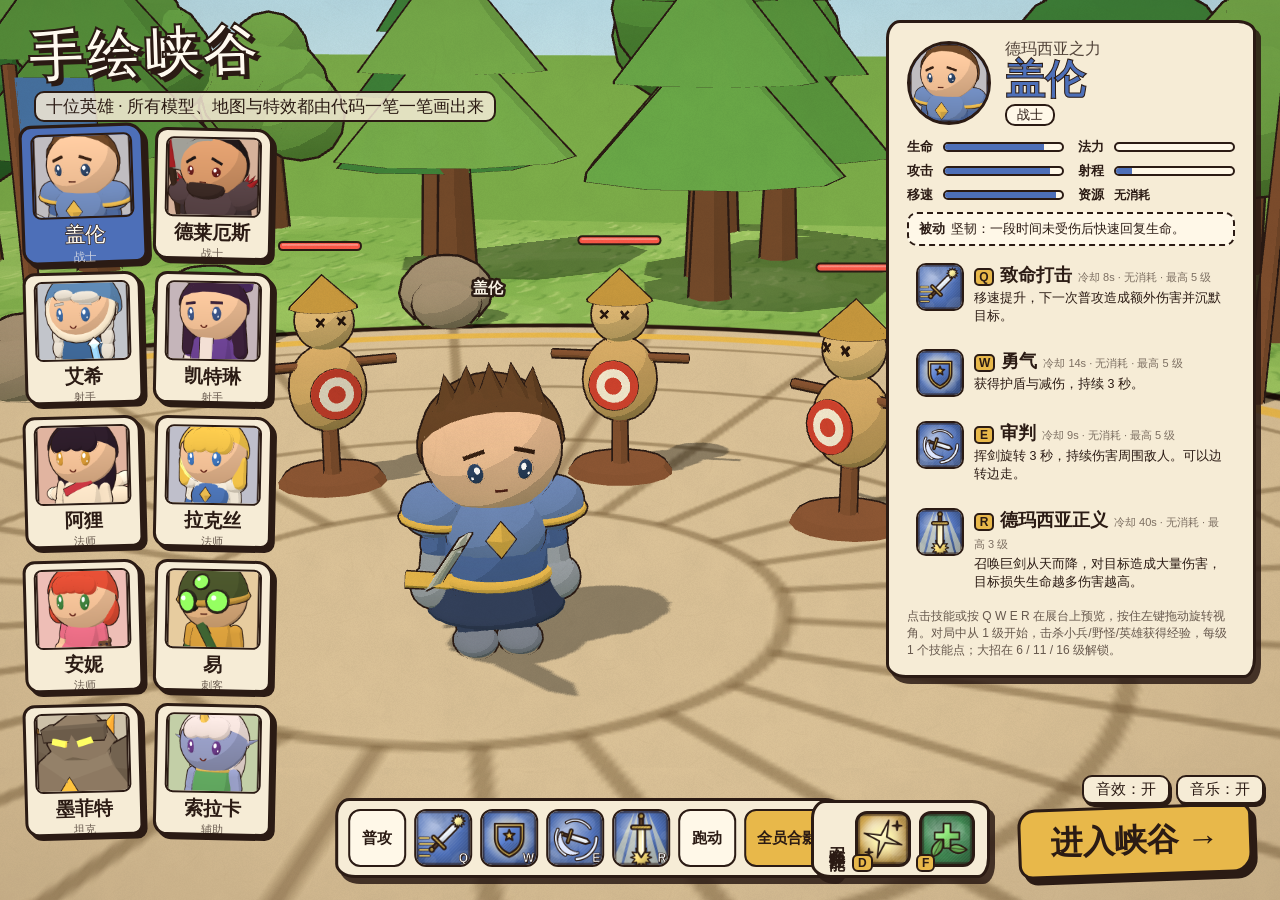
==== toon/index.html @ b4974367 "feat: release v1.4 toon rift, a fully code-generated hand-drawn edition - New toon/ edition is now t" ====
<!DOCTYPE html>
<html lang="zh-CN">
<head>
<meta charset="UTF-8">
<meta name="viewport" content="width=device-width, initial-scale=1">
<title>手绘峡谷 · Toon Rift</title>
<script>
// 每次打开都给脚本和样式带上新版本号，避免浏览器用旧缓存（改完代码刷新即生效）
(() => {
  const v = Date.now();
  const mods = ['main', 'toon-kit', 'rig', 'hero-models', 'heroes', 'props', 'vfx', 'units', 'world', 'map', 'ai', 'hud', 'game', 'stage',
    'audio', 'items', 'shop', 'cursor', 'icons', 'indicator', 'summoners'];
  const imports = { three: '../js/vendor/three.module.js' };
  for (const m of mods) imports['./js/' + m + '.js'] = './js/' + m + '.js?v=' + v;
  const map = document.createElement('script');
  map.type = 'importmap'; map.textContent = JSON.stringify({ imports });
  document.currentScript.after(map);
  document.write('<link rel="stylesheet" href="css/toon.css?v=' + v + '">');
  window.__toonVersion = v;
})();
</script>
</head>
<body>
<canvas id="gl"></canvas>
<canvas id="overlay"></canvas>
<div id="paper"></div>

<!-- 加载 -->
<div id="loading">
  <div class="ink-title">手绘峡谷<small>TOON RIFT</small></div>
  <div id="load-msg">正在削铅笔……</div>
  <div class="bar"><i id="load-bar"></i></div>
</div>

<!-- 选人 -->
<section id="select" class="hidden">
  <header class="brand"><h1>手绘峡谷</h1><p>十位英雄 · 所有模型、地图与特效都由代码一笔一笔画出来</p></header>
  <div id="roster"></div>
  <aside id="info" class="paper-panel"></aside>
  <div id="stage-ctrl" class="paper-panel">
    <button data-k="A"><span>普攻</span></button>
    <button data-k="Q"></button><button data-k="W"></button><button data-k="E"></button><button data-k="R"></button>
    <button data-k="RUN"><span>跑动</span></button>
    <button id="btn-lineup"><span>全员合影</span></button>
  </div>
  <div id="spell-pick" class="paper-panel"></div>
  <button id="start">进入峡谷 <b>→</b></button>
</section>

<!-- 对局 HUD -->
<section id="hud" class="hidden">
  <div id="scoreboard"><span id="score-blue">0</span><em id="clock">00:00</em><span id="score-red">0</span></div>
  <div id="topleft">
    <button id="btn-pause">暂停 (Esc)</button><button id="btn-lock">镜头：锁定 (Y)</button><button id="btn-shop">商店 (P)</button><button id="btn-atk">攻击范围：自动</button><button class="btn-sound">音效：开 (M)</button><button class="btn-music">音乐：开 (N)</button>
    <p>右键移动/攻击 · A+左键攻击移动 · 按住 Q W E R 瞄准、松开施放（右键取消） · Shift+Q/W/E/R 加点 · D 闪现 · F 治疗 · 1-6 用药水 · P 商店 · B 回城 · 空格回中 · Tab 战绩</p>
  </div>
  <div id="topright"><div id="target-panel" class="paper-panel hidden"></div><div id="killfeed"></div></div>
  <div id="hud-bottom" class="paper-panel">
    <div id="hud-stats"></div>
    <div class="who"><div class="face-col"><div id="hud-face" class="face"><img id="hud-portrait"><span id="hud-level">1</span></div><div id="hud-gold">💰 0</div></div><div><b id="hud-name"></b><p id="hud-passive"></p></div></div>
    <div id="hud-skills"></div>
    <div class="bars"><div id="hud-hp"><i></i><span></span></div><div id="hud-mp"><i></i><span></span></div></div>
    <div id="hud-points" class="hidden"></div>
    <div class="bag"><div id="hud-items"></div></div>
    <div id="hud-buffs"></div>
  </div>
  <canvas id="minimap" width="220" height="220"></canvas>
  <div id="hint"></div>
  <div id="channel" class="hidden"><i></i><span></span></div>
  <div id="toast"></div>
  <div id="dead-banner" class="hidden"></div>
  <div id="tabboard" class="hidden"></div>
  <div id="pause" class="hidden"><div class="paper-panel"><h2>暂停</h2><button id="resume">继续游戏</button><button id="quit">回到选人界面</button></div></div>
</section>
<div id="endscreen" class="hidden"></div>
<div id="shop" class="hidden"></div>
<div id="sound-ctl"><button class="btn-sound">音效：开</button><button class="btn-music">音乐：开</button></div>

<script type="module">import './js/main.js';</script>
</body>
</html>
---- toon/css/toon.css ----
:root {
  --ink: #2b1b14;
  --paper: #f6ecd6;
  --paper2: #efe0bf;
  --gold: #e8b84a;
  --blue: #4f86d9;
  --red: #d9574f;
  --brush: "KaiTi", "STKaiti", "楷体", "Kaiti SC", serif;
  --body: "Microsoft YaHei", "PingFang SC", sans-serif;
}
* { box-sizing: border-box; }
html, body { margin: 0; height: 100%; overflow: hidden; background: #bfe6f5; font-family: var(--body); color: var(--ink); user-select: none; }
canvas#gl { position: fixed; inset: 0; width: 100%; height: 100%; display: block; }
canvas#overlay { position: fixed; inset: 0; pointer-events: none; z-index: 2; }
#paper { position: fixed; inset: 0; pointer-events: none; z-index: 3; mix-blend-mode: multiply; opacity: .28; background-size: 384px; }
#paper::after { content: ""; position: absolute; inset: 0; background: radial-gradient(ellipse at center, transparent 55%, rgba(60, 35, 15, .45) 100%); }
.hidden { display: none !important; }
button { font-family: var(--brush); color: var(--ink); }
/* 手绘护手鼠标（由 js/cursor.js 生成） */
*, *::before, *::after { cursor: var(--cur, auto) !important; }

.paper-panel {
  background: var(--paper);
  border: 3px solid var(--ink);
  border-radius: 14px 18px 12px 20px / 18px 12px 20px 14px;
  box-shadow: 5px 6px 0 rgba(43, 27, 20, .85);
}

/* ---------- 加载 ---------- */
#loading { position: fixed; inset: 0; z-index: 30; display: flex; flex-direction: column; align-items: center; justify-content: center; gap: 18px; background: var(--paper); }
.ink-title { font-family: var(--brush); font-size: 72px; font-weight: 900; letter-spacing: 6px; transform: rotate(-3deg); text-shadow: 4px 4px 0 var(--gold); text-align: center; }
.ink-title small { display: block; font-size: 20px; letter-spacing: 12px; text-shadow: none; opacity: .6; }
#load-msg { font-family: var(--brush); font-size: 22px; }
.bar { width: 320px; height: 18px; border: 3px solid var(--ink); border-radius: 12px; overflow: hidden; background: #fff8e8; }
.bar i { display: block; height: 100%; width: 0; background: repeating-linear-gradient(-45deg, var(--gold) 0 10px, #f5d27a 10px 20px); transition: width .3s; }

/* ---------- 选人 ---------- */
#select { position: fixed; inset: 0; z-index: 5; pointer-events: none; }
#select > * { pointer-events: auto; }
.brand { position: absolute; left: 28px; top: 14px; pointer-events: none !important; }
.brand h1 { margin: 0; font-family: var(--brush); font-size: 54px; letter-spacing: 4px; transform: rotate(-2deg); color: #fffaf0; -webkit-text-stroke: 2px var(--ink); text-shadow: 4px 4px 0 var(--ink); }
.brand p { margin: 4px 0 0 6px; font-family: var(--brush); font-size: 17px; background: rgba(246, 236, 214, .85); padding: 2px 10px; border-radius: 10px; display: inline-block; border: 2px solid var(--ink); }
#roster { position: absolute; left: 24px; top: 128px; display: grid; grid-template-columns: repeat(2, 118px); gap: 12px; }
.card { position: relative; width: 118px; height: 132px; padding: 6px; background: var(--paper); border: 3px solid var(--ink); border-radius: 12px 16px 10px 14px; box-shadow: 4px 4px 0 var(--ink); display: flex; flex-direction: column; align-items: center; transition: transform .12s; }
.card:nth-child(odd) { transform: rotate(-1.5deg); }
.card:nth-child(even) { transform: rotate(1.2deg); }
.card:hover { transform: translateY(-3px) rotate(0); }
.card img { width: 96px; height: 80px; object-fit: cover; border-radius: 8px; border: 2px solid var(--ink); }
.card span { font-family: var(--brush); font-size: 19px; font-weight: 900; margin-top: 3px; }
.card small { font-size: 11px; opacity: .7; }
.card.on { background: var(--c); color: #fffaf0; transform: scale(1.06) rotate(-2deg); }
.card.on span { -webkit-text-stroke: .6px var(--ink); }

#info { position: absolute; right: 24px; top: 20px; width: 370px; max-height: calc(100vh - 150px); overflow: auto; padding: 16px 18px; }
.info-head { display: flex; gap: 14px; align-items: center; }
.info-head img { width: 84px; height: 84px; border-radius: 50%; border: 3px solid var(--ink); background: var(--c); }
.info-head small { font-family: var(--brush); font-size: 16px; opacity: .8; }
.info-head h2 { margin: 0; font-family: var(--brush); font-size: 40px; line-height: 1; color: var(--c); -webkit-text-stroke: 1px var(--ink); }
.info-head em { font-style: normal; display: inline-block; margin-top: 4px; padding: 0 10px; border: 2px solid var(--ink); border-radius: 10px; background: #fff8e8; font-size: 13px; }
.stats { margin: 12px 0 6px; display: grid; grid-template-columns: 1fr 1fr; gap: 6px 14px; }
.stat { display: flex; align-items: center; gap: 6px; font-size: 13px; }
.stat span { width: 30px; font-family: var(--brush); font-weight: 900; }
.stat i { flex: 1; height: 10px; border: 2px solid var(--ink); border-radius: 6px; background: #fff8e8; overflow: hidden; }
.stat b { display: block; height: 100%; background: var(--c); }
.passive { font-size: 13px; margin: 8px 0; padding: 6px 10px; background: #fff8e8; border: 2px dashed var(--ink); border-radius: 10px; }
.passive b { font-family: var(--brush); margin-right: 6px; }
.skills { list-style: none; padding: 0; margin: 0; }
.skills li { display: flex; gap: 10px; padding: 7px; margin: 6px 0; border-radius: 10px; cursor: pointer; border: 2px solid transparent; }
.skills li:hover { background: #fff8e8; border-color: var(--ink); }
.skills img { width: 48px; height: 48px; border-radius: 10px; border: 2px solid var(--ink); flex: none; }
.skills h4 { margin: 0 0 2px; font-family: var(--brush); font-size: 18px; }
.skills h4 small { font-family: var(--body); font-size: 11px; opacity: .6; margin-left: 6px; font-weight: 400; }
.skills p { margin: 0; font-size: 12.5px; line-height: 1.45; }
kbd { display: inline-block; min-width: 20px; text-align: center; margin-right: 6px; border: 2px solid var(--ink); border-radius: 5px; background: var(--gold); font-family: var(--body); font-size: 12px; font-weight: 900; padding: 0 3px; }
.tip { font-size: 12px; opacity: .7; margin: 8px 0 0; }

#stage-ctrl { position: absolute; left: 50%; bottom: 22px; transform: translateX(-60%); display: flex; gap: 8px; padding: 8px 10px; }
#stage-ctrl button { position: relative; width: 58px; height: 58px; border: 2px solid var(--ink); border-radius: 12px; background: #fff8e8; padding: 0; overflow: hidden; font-size: 15px; font-weight: 900; }
#stage-ctrl button:hover { transform: translateY(-2px); background: #fff; }
#stage-ctrl button img { width: 100%; height: 100%; display: block; }
#stage-ctrl button img + span { position: absolute; right: 2px; bottom: 0; font-family: var(--body); font-size: 12px; color: #fff; -webkit-text-stroke: .5px var(--ink); text-shadow: 1px 1px 0 var(--ink); }
#btn-lineup { width: 86px !important; background: var(--gold) !important; }
#start { position: absolute; right: 28px; bottom: 24px; font-size: 32px; font-weight: 900; padding: 10px 30px; background: var(--gold); border: 3px solid var(--ink); border-radius: 18px 12px 20px 14px; box-shadow: 5px 6px 0 var(--ink); transform: rotate(-2deg); }
#start:hover { transform: rotate(0) scale(1.05); }
#start b { display: inline-block; transition: transform .2s; }
#start:hover b { transform: translateX(6px); }

/* ---------- HUD ---------- */
#hud { position: fixed; inset: 0; z-index: 4; pointer-events: none; }
#hud button, #hud canvas, #hud-skills, #pause, #hud-bottom { pointer-events: auto; }
#scoreboard { position: absolute; top: 10px; left: 50%; transform: translateX(-50%); display: flex; align-items: center; gap: 10px; padding: 4px 16px; background: var(--paper); border: 3px solid var(--ink); border-radius: 16px; box-shadow: 3px 4px 0 var(--ink); font-family: var(--brush); }
#scoreboard span { font-size: 28px; font-weight: 900; min-width: 36px; text-align: center; }
#score-blue { color: var(--blue); } #score-red { color: var(--red); }
#scoreboard em { font-style: normal; font-size: 18px; padding: 0 10px; border-left: 2px dashed var(--ink); border-right: 2px dashed var(--ink); }
#topleft { position: absolute; left: 12px; top: 10px; display: flex; flex-wrap: wrap; gap: 6px; max-width: 460px; }
#topleft button { font-size: 15px; padding: 3px 12px; border: 2px solid var(--ink); border-radius: 10px; background: var(--paper); box-shadow: 2px 3px 0 var(--ink); }
#topleft p { margin: 0; font-size: 12px; background: rgba(246, 236, 214, .85); border: 2px solid var(--ink); border-radius: 8px; padding: 2px 8px; }
#killfeed { display: flex; flex-direction: column; gap: 5px; align-items: flex-end; }
#killfeed div { display: flex; align-items: center; gap: 6px; padding: 3px 8px; background: var(--paper); border: 2px solid var(--ink); border-radius: 10px; animation: slidein .3s; }
#killfeed img { width: 32px; height: 32px; border-radius: 50%; border: 3px solid; }
#killfeed i { width: 30px; height: 30px; border-radius: 50%; border: 2px solid var(--ink); color: #fff; font-style: normal; font-family: var(--brush); display: grid; place-items: center; }
@keyframes slidein { from { transform: translateX(40px); opacity: 0; } }

#hud-bottom { position: absolute; left: 50%; bottom: 12px; transform: translateX(-50%); display: grid; grid-template-columns: auto auto auto auto; grid-template-rows: auto auto; gap: 6px 14px; padding: 10px 14px 12px; align-items: center; }
.who { grid-row: span 2; display: flex; align-items: center; gap: 8px; max-width: 250px; }
.face { position: relative; flex: none; width: 86px; height: 86px; border-radius: 50%; padding: 5px; --xp: 0; background: conic-gradient(#b58aff calc(var(--xp) * 360deg), #4a3a30 0); border: 3px solid var(--ink); }
.face img { width: 100%; height: 100%; border-radius: 50%; border: 2px solid var(--ink); display: block; }
#hud-level { position: absolute; right: -6px; bottom: -4px; min-width: 28px; height: 28px; padding: 0 4px; border-radius: 14px; background: var(--gold); border: 3px solid var(--ink); display: grid; place-items: center; font: 900 15px "Comic Sans MS", var(--body); }
.who b { font-family: var(--brush); font-size: 16px; }
.who p { margin: 2px 0 0; font-size: 11px; line-height: 1.35; opacity: .75; }
#hud-skills { display: flex; gap: 7px; align-items: flex-end; }
.slot { position: relative; width: 58px; height: 58px; border: 3px solid var(--ink); border-radius: 12px; overflow: visible; background: #333; --cd: 0; }
.slot.small { width: 44px; height: 44px; margin-left: 4px; }
.slot img { width: 100%; height: 100%; border-radius: 9px; display: block; }
.slot .cd { position: absolute; inset: 0; border-radius: 9px; background: conic-gradient(rgba(20, 12, 8, .72) calc(var(--cd) * 360deg), transparent 0); }
.slot .cdt { position: absolute; inset: 0; display: grid; place-items: center; font-family: "Comic Sans MS", var(--body); font-weight: 900; font-size: 20px; color: #fff; text-shadow: 2px 2px 0 var(--ink), -1px -1px 0 var(--ink); pointer-events: none; }
.slot b { position: absolute; left: -6px; bottom: -8px; background: var(--gold); border: 2px solid var(--ink); border-radius: 6px; font-size: 12px; padding: 0 4px; font-family: var(--body); }
.slot.locked img { filter: grayscale(1) brightness(.6); }
.slot .tip { display: none; position: absolute; bottom: 72px; left: 50%; transform: translateX(-50%); width: 240px; padding: 8px 10px; background: var(--paper); border: 3px solid var(--ink); border-radius: 12px; box-shadow: 3px 4px 0 var(--ink); z-index: 10; }
.slot:hover .tip { display: block; }
.slot .tip h4 { margin: 0 0 4px; font-family: var(--brush); font-size: 18px; }
.slot .tip h4 small { font-family: var(--body); font-size: 11px; opacity: .6; }
.slot .tip p { margin: 0; font-size: 12.5px; line-height: 1.45; }
.bars { display: flex; flex-direction: column; gap: 3px; }
#hud-mp { position: relative; height: 15px; border: 3px solid var(--ink); border-radius: 8px; background: #3a3440; overflow: hidden; }
#hud-mp i { position: absolute; left: 0; top: 0; bottom: 0; background: repeating-linear-gradient(90deg, #5aa0ff 0 22px, #4a90ee 22px 24px); transition: width .15s; }
#hud-mp span { position: absolute; inset: 0; display: grid; place-items: center; font-size: 11px; font-weight: 900; color: #fff; text-shadow: 1px 1px 0 var(--ink), -1px -1px 0 var(--ink); }
#hud-points { position: absolute; left: 50%; top: -70px; transform: translateX(-50%) rotate(-1deg); white-space: nowrap; font-family: var(--brush); font-size: 17px; font-weight: 900; padding: 2px 14px; background: var(--gold); border: 3px solid var(--ink); border-radius: 12px; box-shadow: 3px 3px 0 var(--ink); animation: bob 1s ease-in-out infinite alternate; }
@keyframes bob { to { transform: translateX(-50%) translateY(-4px) rotate(1deg); } }
.slot .learn { display: none; position: absolute; left: 50%; top: -30px; transform: translateX(-50%); width: 26px; height: 26px; border-radius: 50%; background: var(--gold); border: 3px solid var(--ink); font: 900 18px/20px var(--body); text-align: center; cursor: pointer; animation: bob 0.6s ease-in-out infinite alternate; z-index: 3; }
.slot .learn.show { display: block; }
.slot .pips { position: absolute; left: 3px; right: 3px; bottom: -9px; display: flex; justify-content: center; gap: 2px; }
.slot .pips u { width: 8px; height: 5px; border: 1.5px solid var(--ink); border-radius: 2px; background: #6a5a50; }
.slot .pips u.on { background: #ffe27a; }
.slot .cost { position: absolute; right: 2px; top: 1px; font: 900 11px var(--body); font-style: normal; color: #bfe0ff; text-shadow: 1px 1px 0 var(--ink), -1px -1px 0 var(--ink); }
.slot.unlearned img { filter: grayscale(1) brightness(.45); }
.slot.nomana img { filter: saturate(.4) brightness(.7) hue-rotate(180deg); }
#hud-hp { position: relative; height: 22px; border: 3px solid var(--ink); border-radius: 10px; background: #4a3a30; overflow: hidden; }
#hud-hp i { position: absolute; left: 0; top: 0; bottom: 0; background: repeating-linear-gradient(90deg, #6fd46a 0 22px, #5fc45a 22px 24px); transition: width .15s; }
#hud-hp span { position: absolute; inset: 0; display: grid; place-items: center; font-size: 13px; font-weight: 900; color: #fff; text-shadow: 1px 1px 0 var(--ink), -1px -1px 0 var(--ink); }
#hud-buffs { position: absolute; left: 100px; top: -20px; display: flex; gap: 4px; }
#hud-buffs i { font-style: normal; font-family: var(--brush); font-size: 13px; width: 24px; height: 24px; display: grid; place-items: center; border: 2px solid var(--ink); border-radius: 50%; background: var(--gold); }
#minimap { position: absolute; right: 12px; bottom: 12px; width: 220px; height: 220px; border-radius: 12px; box-shadow: 4px 5px 0 var(--ink); cursor: crosshair; transform: rotate(0.8deg); }
#hint { position: absolute; left: 50%; bottom: 150px; transform: translateX(-50%); font-family: var(--brush); font-size: 20px; color: #fff; text-shadow: 2px 2px 0 var(--ink); opacity: 0; transition: opacity .2s; }
#hint.show { opacity: 1; }
#toast { position: absolute; left: 50%; top: 22%; transform: translateX(-50%); font-family: var(--brush); font-size: 44px; font-weight: 900; -webkit-text-stroke: 2px var(--ink); text-shadow: 4px 4px 0 var(--ink); opacity: 0; white-space: nowrap; }
#toast.show { animation: toast 2.4s ease-out forwards; }
@keyframes toast { 0% { opacity: 0; transform: translateX(-50%) scale(.4) rotate(-6deg); } 12% { opacity: 1; transform: translateX(-50%) scale(1.12) rotate(-2deg); } 20% { transform: translateX(-50%) scale(1) rotate(-2deg); } 80% { opacity: 1; } 100% { opacity: 0; transform: translateX(-50%) translateY(-20px) rotate(-2deg); } }
#dead-banner { position: absolute; left: 50%; top: 40%; transform: translateX(-50%); font-family: var(--brush); font-size: 30px; padding: 10px 28px; background: rgba(40, 30, 40, .78); color: #fff; border: 3px solid var(--ink); border-radius: 16px; }
#tabboard { position: absolute; left: 50%; top: 80px; transform: translateX(-50%); background: var(--paper); border: 3px solid var(--ink); border-radius: 16px; box-shadow: 5px 6px 0 var(--ink); padding: 12px 18px; }
#tabboard h3 { margin: 0 0 8px; font-family: var(--brush); font-size: 24px; }
#tabboard .cols { display: flex; gap: 20px; }
#tabboard table { border-collapse: collapse; font-size: 14px; }
#tabboard th { font-family: var(--brush); font-size: 18px; text-align: left; padding: 4px; }
#tabboard .blue th { color: var(--blue); } #tabboard .red th { color: var(--red); }
#tabboard td { padding: 3px 8px; border-top: 1px dashed rgba(43, 27, 20, .4); }
#tabboard img { width: 30px; height: 30px; border-radius: 50%; border: 2px solid var(--ink); }
#tabboard tr.me { background: #fff3c0; }
#pause { position: absolute; inset: 0; display: grid; place-items: center; background: rgba(43, 27, 20, .35); }
#pause .paper-panel { padding: 20px 40px; display: flex; flex-direction: column; gap: 12px; align-items: center; }
#pause h2 { margin: 0; font-family: var(--brush); font-size: 40px; }
#pause button, #endscreen button { font-size: 22px; padding: 6px 26px; border: 3px solid var(--ink); border-radius: 12px; background: var(--gold); box-shadow: 3px 4px 0 var(--ink); }
#endscreen { position: fixed; inset: 0; z-index: 20; display: grid; place-items: center; background: rgba(43, 27, 20, .45); }
.end-card { background: var(--paper); border: 4px solid var(--ink); border-radius: 22px; box-shadow: 8px 8px 0 var(--ink); padding: 26px 48px; text-align: center; animation: pop .5s; }
.end-card h1 { margin: 0; font-family: var(--brush); font-size: 96px; -webkit-text-stroke: 3px var(--ink); text-shadow: 6px 6px 0 var(--ink); }
.end-card.win h1 { color: var(--gold); } .end-card.lose h1 { color: #9aa6c0; }
.end-card p { font-family: var(--brush); font-size: 22px; }
.end-stats { margin: 10px 0 18px; font-size: 14px; }
@keyframes pop { from { transform: scale(.3) rotate(-10deg); opacity: 0; } }
.stat em { font-style: normal; font-size: 12px; font-weight: 700; }

/* ---------- 背包与金币 ---------- */
.bag { grid-column: 4; grid-row: 1 / span 2; display: flex; flex-direction: column; align-items: center; gap: 4px; }
#hud-items { display: grid; grid-template-columns: repeat(3, 38px); gap: 4px; }
.inv { position: relative; width: 38px; height: 38px; border: 2.5px solid var(--ink); border-radius: 8px; background: #fff8e8; }
.inv.empty { background: rgba(43, 27, 20, .12); border-style: dashed; }
.inv img { width: 100%; height: 100%; border-radius: 5px; display: block; }
.inv b { position: absolute; right: 1px; bottom: -1px; font: 900 12px var(--body); color: #fff; text-shadow: 1px 1px 0 var(--ink), -1px -1px 0 var(--ink); }
.inv u { position: absolute; left: 2px; top: 0; font: 900 10px var(--body); text-decoration: none; color: #fff; text-shadow: 1px 1px 0 var(--ink); }
.inv .tip { display: none; position: absolute; bottom: 46px; right: 0; width: 230px; padding: 8px 10px; background: var(--paper); border: 3px solid var(--ink); border-radius: 12px; box-shadow: 3px 4px 0 var(--ink); z-index: 10; }
.inv:hover .tip { display: block; }
.inv .tip h4 { margin: 0 0 4px; font-family: var(--brush); font-size: 17px; }
.inv .tip p { margin: 0 0 4px; font-size: 12.5px; line-height: 1.5; }
.inv .tip small { font-size: 11px; opacity: .65; }
#hud-gold { font: 900 17px "Comic Sans MS", var(--body); color: #b8860b; text-shadow: 1px 1px 0 #fff3c0; }
#sound-ctl { position: fixed; right: 16px; bottom: 96px; z-index: 6; display: flex; gap: 6px; }
#sound-ctl button, #topleft .btn-sound, #topleft .btn-music { font-size: 15px; padding: 3px 12px; border: 2px solid var(--ink); border-radius: 10px; background: var(--paper); box-shadow: 2px 3px 0 var(--ink); }
body.in-game #sound-ctl { display: none; }

/* ---------- 商店 ---------- */
#shop { position: fixed; inset: 0; z-index: 15; display: grid; place-items: center; background: rgba(43, 27, 20, .25); }
.shop-card { width: min(900px, 94vw); max-height: 86vh; display: flex; flex-direction: column; padding: 14px 18px; }
.shop-card header { display: flex; align-items: center; gap: 14px; }
.shop-card h2 { margin: 0; font-family: var(--brush); font-size: 34px; transform: rotate(-2deg); }
.shop-gold { font: 900 22px "Comic Sans MS", var(--body); color: #b8860b; }
.shop-where { font-size: 13px; padding: 2px 10px; border-radius: 10px; background: #d8f0c0; border: 2px solid var(--ink); }
.shop-where.warn { background: #ffd8c8; }
.shop-x { margin-left: auto; font-size: 26px; width: 40px; height: 40px; border: 3px solid var(--ink); border-radius: 50%; background: #fff8e8; }
.shop-tabs { display: flex; gap: 6px; margin: 10px 0; }
.shop-tabs button { font-size: 17px; padding: 3px 16px; border: 2.5px solid var(--ink); border-radius: 12px 12px 4px 4px; background: #efe0bf; }
.shop-tabs button.on { background: var(--gold); transform: translateY(-2px); }
.shop-body { display: flex; gap: 14px; min-height: 0; flex: 1; }
.shop-grid { flex: 1; display: grid; grid-template-columns: repeat(auto-fill, minmax(96px, 1fr)); gap: 10px; overflow: auto; align-content: start; padding: 4px; max-height: 52vh; }
.shop-item { display: flex; flex-direction: column; align-items: center; padding: 6px 4px; border: 2.5px solid var(--ink); border-radius: 12px; background: #fff8e8; text-align: center; transition: transform .1s; }
.shop-item:hover { transform: translateY(-2px) rotate(-1deg); }
.shop-item.on { background: #fff0b0; box-shadow: 0 0 0 3px var(--gold); }
.shop-item.poor { opacity: .55; }
.shop-item img { width: 52px; height: 52px; border-radius: 10px; border: 2px solid var(--ink); }
.shop-item span { font-family: var(--brush); font-size: 14px; font-weight: 900; margin-top: 3px; line-height: 1.15; }
.shop-item b { font: 900 13px var(--body); color: #b8860b; }
.shop-detail { width: 250px; padding: 10px 12px; background: #fff8e8; border: 2.5px dashed var(--ink); border-radius: 14px; overflow: auto; max-height: 52vh; }
.shop-detail img { width: 64px; height: 64px; border-radius: 12px; border: 3px solid var(--ink); float: left; margin-right: 10px; }
.shop-detail h3 { margin: 2px 0; font-family: var(--brush); font-size: 22px; }
.shop-detail .price { font: 900 15px var(--body); color: #b8860b; }
.shop-detail ul { clear: both; padding-left: 18px; margin: 12px 0 6px; font-size: 14px; line-height: 1.6; }
.shop-detail p { font-size: 13px; line-height: 1.5; margin: 6px 0; }
.shop-detail em { font-style: normal; font-weight: 900; color: #a0522d; }
.shop-detail .buy { width: 100%; margin-top: 8px; font-size: 22px; padding: 6px; border: 3px solid var(--ink); border-radius: 12px; background: var(--gold); box-shadow: 3px 3px 0 var(--ink); }
.shop-detail .buy:disabled { background: #d8d0c0; box-shadow: none; opacity: .8; }
.shop-card footer { display: flex; align-items: center; gap: 12px; margin-top: 12px; font-size: 13px; }
.shop-inv { display: flex; gap: 6px; }
.shop-detail .from { margin: 8px 0; font-size: 13px; }
.shop-detail .from img { float: none; width: 30px; height: 30px; margin: 4px 2px 0; vertical-align: middle; border-width: 2px; border-radius: 7px; }
.shop-detail .from i { font-style: normal; font-weight: 900; }
.shop-detail .from small { display: block; color: #3a8a3a; font-weight: 700; }
.shop-detail .price s { opacity: .5; }

/* ---------- 属性栏 / 头像下金币 ---------- */
#hud-stats { grid-column: 1; grid-row: 1 / span 2; display: grid; grid-template-columns: repeat(2, 62px); gap: 3px 8px; padding-right: 10px; border-right: 2px dashed rgba(43, 27, 20, .35); }
#hud-stats div { display: flex; align-items: center; gap: 4px; }
#hud-stats img { width: 20px; height: 20px; border-radius: 5px; border: 1.5px solid var(--ink); }
#hud-stats span { font: 900 13px "Comic Sans MS", var(--body); }
.who { grid-column: 2; grid-row: 1 / span 2; }
#hud-skills { grid-column: 3; grid-row: 1; }
.bars { grid-column: 3; grid-row: 2; }
.face-col { display: flex; flex-direction: column; align-items: center; gap: 2px; }
.face-col #hud-gold { font-size: 16px; white-space: nowrap; }
#topleft #btn-atk { font-size: 15px; padding: 3px 12px; border: 2px solid var(--ink); border-radius: 10px; background: var(--paper); box-shadow: 2px 3px 0 var(--ink); }
.who .face-col { flex: none; }
.who > div:last-child { width: 150px; flex: none; }

/* ---------- 右上角目标面板 ---------- */
#topright { position: absolute; right: 12px; top: 10px; display: flex; flex-direction: column; align-items: flex-end; gap: 8px; }
#target-panel { width: 250px; padding: 8px 10px 10px; animation: slidein .2s; }
.tp-head { display: flex; align-items: center; gap: 8px; }
.tp-head img, .tp-head i { width: 46px; height: 46px; border-radius: 50%; border: 3px solid var(--ink); flex: none; }
.tp-head i { display: grid; place-items: center; font-style: normal; font-family: var(--brush); font-size: 22px; color: #fff; text-shadow: 1px 1px 0 var(--ink); }
.tp-name { flex: 1; min-width: 0; }
.tp-name b { display: block; font-family: var(--brush); font-size: 19px; }
.tp-name small { font-size: 11px; opacity: .7; }
.tp-head em { font: 900 15px "Comic Sans MS", var(--body); font-style: normal; min-width: 28px; height: 28px; display: grid; place-items: center; border-radius: 50%; background: var(--gold); border: 3px solid var(--ink); }
.tp-bar { position: relative; height: 15px; margin-top: 5px; border: 2.5px solid var(--ink); border-radius: 7px; background: #4a3a30; overflow: hidden; }
.tp-bar.mp { height: 11px; margin-top: 3px; background: #3a3440; }
.tp-bar i { position: absolute; left: 0; top: 0; bottom: 0; background: #ff5a4a; transition: width .12s; }
.tp-bar.mp i { background: #5aa0ff; }
.tp-bar span { position: absolute; inset: 0; display: grid; place-items: center; font-size: 10.5px; font-weight: 900; color: #fff; text-shadow: 1px 1px 0 var(--ink), -1px -1px 0 var(--ink); line-height: 1; }
.tp-stats { display: grid; grid-template-columns: repeat(3, 1fr); gap: 3px 6px; margin-top: 7px; }
.tp-stats div { display: flex; align-items: center; gap: 4px; }
.tp-stats img { width: 18px; height: 18px; border-radius: 4px; border: 1.5px solid var(--ink); }
.tp-stats span { font: 900 12.5px "Comic Sans MS", var(--body); }
.tp-items { display: flex; gap: 3px; margin-top: 7px; }
.tp-items img, .tp-items u { width: 30px; height: 30px; border-radius: 6px; border: 2px solid var(--ink); }
.tp-items u { background: rgba(43, 27, 20, .12); border-style: dashed; }
.tp-kda { margin-top: 5px; font-size: 12px; font-weight: 700; }

/* ---------- 回城读条 ---------- */
#channel { position: absolute; left: 50%; bottom: 245px; transform: translateX(-50%) rotate(-1deg); width: 280px; height: 26px; border: 3px solid var(--ink); border-radius: 14px; background: rgba(43, 27, 20, .7); overflow: hidden; box-shadow: 3px 4px 0 var(--ink); }
#channel i { position: absolute; left: 0; top: 0; bottom: 0; background: repeating-linear-gradient(-45deg, #8fd0ff 0 12px, #bfe6ff 12px 24px); }
#channel span { position: absolute; inset: 0; display: grid; place-items: center; font-family: var(--brush); font-size: 16px; font-weight: 900; color: #fff; text-shadow: 1px 1px 0 var(--ink), -1px -1px 0 var(--ink); }

/* ---------- 商店老板 ---------- */
.shop-card { position: relative; }
.shop-boss { position: absolute; left: -96px; top: -30px; display: flex; flex-direction: column; align-items: center; pointer-events: none; }
.shop-boss img { width: 118px; height: 118px; border-radius: 50%; border: 4px solid var(--ink); box-shadow: 4px 5px 0 var(--ink); background: #f3e6c8; transform: rotate(-4deg); }
.shop-boss .bubble { position: absolute; left: 96px; top: -58px; width: 250px; margin: 0; padding: 8px 12px; background: #fffaf0; border: 3px solid var(--ink); border-radius: 18px 18px 18px 4px; box-shadow: 3px 3px 0 var(--ink); font-family: var(--brush); font-size: 16px; font-weight: 900; line-height: 1.35; }
.shop-boss .bubble.pop { animation: bubble .35s ease-out; }
@keyframes bubble { 0% { transform: scale(.5) rotate(-6deg); opacity: 0; } 70% { transform: scale(1.06); } 100% { transform: scale(1); } }
.shop-card header { padding-left: 34px; }

/* ---------- 阵亡：画面褪成灰色 ---------- */
#gl, #overlay { transition: filter .9s ease; }
body.dead #gl, body.dead #overlay { filter: grayscale(1) brightness(.72) contrast(1.08); }
body.dead #paper { opacity: .45; }

/* ---------- 召唤师技能选择 ---------- */
#spell-pick { position: absolute; right: 290px; bottom: 22px; display: flex; align-items: center; gap: 8px; padding: 8px 12px; }
#spell-pick > b { font-family: var(--brush); font-size: 16px; writing-mode: vertical-rl; letter-spacing: 2px; }
#spell-pick .sp { position: relative; width: 56px; height: 56px; padding: 0; border: 3px solid var(--ink); border-radius: 12px; overflow: visible; background: #333; }
#spell-pick .sp img { width: 100%; height: 100%; border-radius: 9px; display: block; }
#spell-pick .sp span { position: absolute; left: -6px; bottom: -8px; background: var(--gold); border: 2px solid var(--ink); border-radius: 6px; font: 900 12px var(--body); padding: 0 4px; }
#spell-pick .sp:hover { transform: translateY(-2px); }
.sp-grid { position: absolute; right: 0; bottom: 84px; width: 440px; display: grid; grid-template-columns: repeat(3, 1fr); gap: 8px; padding: 12px; background: var(--paper); border: 3px solid var(--ink); border-radius: 16px; box-shadow: 5px 6px 0 var(--ink); }
.sp-grid p { grid-column: 1 / -1; margin: 0; font-family: var(--brush); font-size: 18px; }
.sp-grid button { display: grid; grid-template-columns: 44px 1fr; grid-template-rows: auto auto; column-gap: 6px; text-align: left; padding: 5px; border: 2px solid var(--ink); border-radius: 10px; background: #fff8e8; }
.sp-grid button.on { background: #fff0b0; }
.sp-grid button:hover { background: #fff; }
.sp-grid img { grid-row: span 2; width: 44px; height: 44px; border-radius: 8px; border: 2px solid var(--ink); }
.sp-grid span { font-family: var(--brush); font-size: 15px; font-weight: 900; }
.sp-grid small { font-size: 11px; opacity: .6; }
.sp-grid em { display: none; }
.sp-grid button:hover em { display: block; position: absolute; left: 12px; right: 12px; top: -44px; font-style: normal; font-size: 12px; background: #fffaf0; border: 2px solid var(--ink); border-radius: 8px; padding: 4px 8px; }
.sp-grid { position: absolute; }
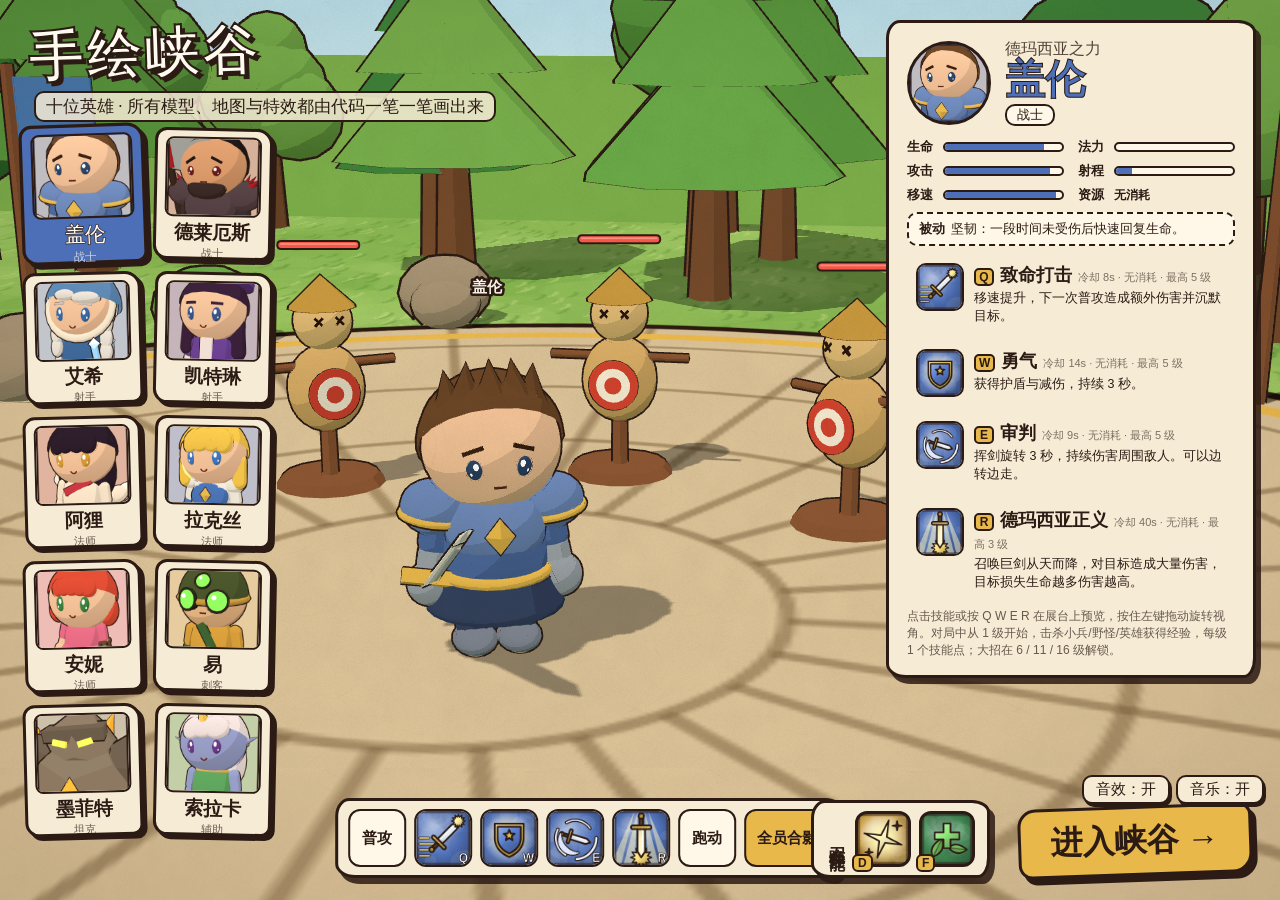
==== commit 734b7bfb: "feat: v1.4.1 smoother attack-move and cancellable attack windup - A attacks the enemy nearest the cu" ====
--- a/toon/index.html
+++ b/toon/index.html
@@ -52,7 +52,7 @@
   <div id="scoreboard"><span id="score-blue">0</span><em id="clock">00:00</em><span id="score-red">0</span></div>
   <div id="topleft">
     <button id="btn-pause">暂停 (Esc)</button><button id="btn-lock">镜头：锁定 (Y)</button><button id="btn-shop">商店 (P)</button><button id="btn-atk">攻击范围：自动</button><button class="btn-sound">音效：开 (M)</button><button class="btn-music">音乐：开 (N)</button>
-    <p>右键移动/攻击 · A+左键攻击移动 · 按住 Q W E R 瞄准、松开施放（右键取消） · Shift+Q/W/E/R 加点 · D 闪现 · F 治疗 · 1-6 用药水 · P 商店 · B 回城 · 空格回中 · Tab 战绩</p>
+    <p>右键移动/攻击 · A 攻击鼠标附近的敌人（附近没有就攻击移动）· 按住 Q W E R 瞄准、松开施放（右键取消） · Shift+Q/W/E/R 加点 · D 闪现 · F 治疗 · 1-6 用药水 · P 商店 · B 回城 · 空格回中 · Tab 战绩</p>
   </div>
   <div id="topright"><div id="target-panel" class="paper-panel hidden"></div><div id="killfeed"></div></div>
   <div id="hud-bottom" class="paper-panel">
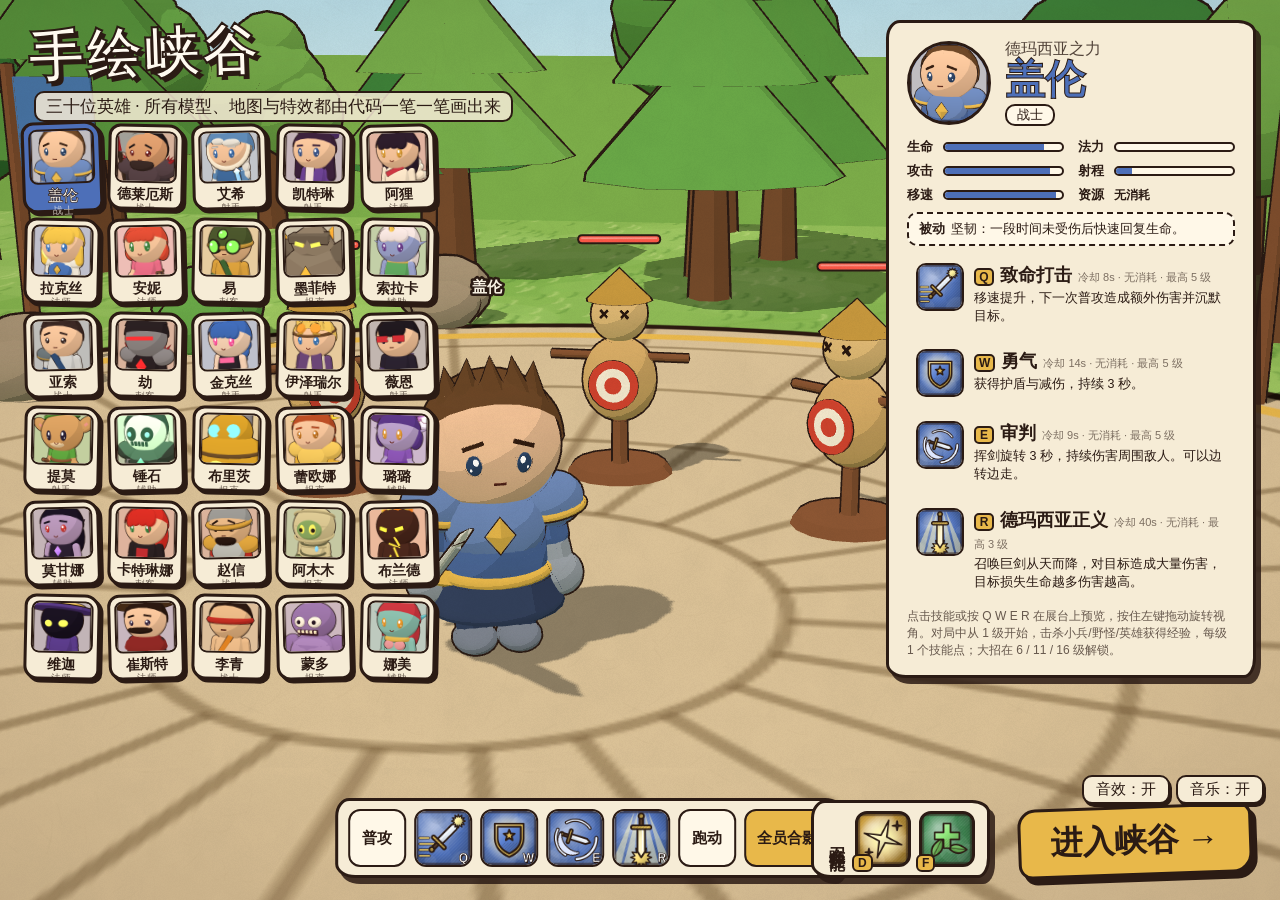
==== commit 31183fe9: "feat: thirty heroes and shop build paths, reserve, double-click buy - Add 20 new code-modeled heroes" ====
--- a/toon/index.html
+++ b/toon/index.html
@@ -34,7 +34,7 @@
 
 <!-- 选人 -->
 <section id="select" class="hidden">
-  <header class="brand"><h1>手绘峡谷</h1><p>十位英雄 · 所有模型、地图与特效都由代码一笔一笔画出来</p></header>
+  <header class="brand"><h1>手绘峡谷</h1><p>三十位英雄 · 所有模型、地图与特效都由代码一笔一笔画出来</p></header>
   <div id="roster"></div>
   <aside id="info" class="paper-panel"></aside>
   <div id="stage-ctrl" class="paper-panel">
@@ -61,7 +61,7 @@
     <div id="hud-skills"></div>
     <div class="bars"><div id="hud-hp"><i></i><span></span></div><div id="hud-mp"><i></i><span></span></div></div>
     <div id="hud-points" class="hidden"></div>
-    <div class="bag"><div id="hud-items"></div></div>
+    <div class="bag"><div id="hud-items"></div><div id="hud-reserve" class="hidden"></div></div>
     <div id="hud-buffs"></div>
   </div>
   <canvas id="minimap" width="220" height="220"></canvas>
--- a/toon/css/toon.css
+++ b/toon/css/toon.css
@@ -40,14 +40,15 @@
 .brand { position: absolute; left: 28px; top: 14px; pointer-events: none !important; }
 .brand h1 { margin: 0; font-family: var(--brush); font-size: 54px; letter-spacing: 4px; transform: rotate(-2deg); color: #fffaf0; -webkit-text-stroke: 2px var(--ink); text-shadow: 4px 4px 0 var(--ink); }
 .brand p { margin: 4px 0 0 6px; font-family: var(--brush); font-size: 17px; background: rgba(246, 236, 214, .85); padding: 2px 10px; border-radius: 10px; display: inline-block; border: 2px solid var(--ink); }
-#roster { position: absolute; left: 24px; top: 128px; display: grid; grid-template-columns: repeat(2, 118px); gap: 12px; }
-.card { position: relative; width: 118px; height: 132px; padding: 6px; background: var(--paper); border: 3px solid var(--ink); border-radius: 12px 16px 10px 14px; box-shadow: 4px 4px 0 var(--ink); display: flex; flex-direction: column; align-items: center; transition: transform .12s; }
+#roster { position: absolute; left: 18px; top: 118px; bottom: 104px; display: grid; grid-template-columns: repeat(5, 76px); grid-auto-rows: 86px; gap: 8px; align-content: start; overflow-y: auto; overflow-x: hidden; padding: 6px 10px 10px 6px; }
+.card { position: relative; width: 76px; height: 86px; padding: 4px; background: var(--paper); border: 3px solid var(--ink); border-radius: 12px 16px 10px 14px; box-shadow: 3px 3px 0 var(--ink); display: flex; flex-direction: column; align-items: center; transition: transform .12s; }
 .card:nth-child(odd) { transform: rotate(-1.5deg); }
 .card:nth-child(even) { transform: rotate(1.2deg); }
 .card:hover { transform: translateY(-3px) rotate(0); }
-.card img { width: 96px; height: 80px; object-fit: cover; border-radius: 8px; border: 2px solid var(--ink); }
-.card span { font-family: var(--brush); font-size: 19px; font-weight: 900; margin-top: 3px; }
-.card small { font-size: 11px; opacity: .7; }
+.card img { width: 62px; height: 52px; object-fit: cover; border-radius: 8px; border: 2px solid var(--ink); }
+.card span { font-family: var(--brush); font-size: 14px; white-space: nowrap; font-weight: 900; margin-top: 3px; }
+.card small { font-size: 9.5px; opacity: .7; line-height: 1; }
+@media (max-width: 1200px) { #roster { grid-template-columns: repeat(3, 76px); } }
 .card.on { background: var(--c); color: #fffaf0; transform: scale(1.06) rotate(-2deg); }
 .card.on span { -webkit-text-stroke: .6px var(--ink); }
 
@@ -224,6 +225,45 @@
 .shop-detail .from i { font-style: normal; font-weight: 900; }
 .shop-detail .from small { display: block; color: #3a8a3a; font-weight: 700; }
 .shop-detail .price s { opacity: .5; }
+/* 合成路线、预定 */
+.shop-item.part { opacity: .85; }
+.shop-item.part b::after { content: ' 可买组件'; font-size: 10px; color: #3a8a3a; }
+.shop-item { position: relative; cursor: pointer; user-select: none; }
+.shop-item.reserved::before { content: '📌'; position: absolute; right: 2px; top: 0; font-size: 16px; }
+.shop-detail h4 { margin: 8px 0 4px; font-family: var(--brush); font-size: 15px; clear: both; }
+.recipe small { display: block; color: #3a8a3a; font-weight: 700; font-size: 12px; margin-top: 4px; }
+.tree, .tree ul { list-style: none; margin: 0; padding: 0; display: flex; justify-content: center; }
+.tree ul { padding-top: 12px; position: relative; }
+.tree li { position: relative; padding: 12px 3px 0; display: flex; flex-direction: column; align-items: center; }
+.tree > li { padding-top: 0; }
+.tree ul::before { content: ''; position: absolute; top: 0; left: 50%; height: 12px; border-left: 2px solid var(--ink); }
+.tree ul > li::before { content: ''; position: absolute; top: 0; left: 0; right: 0; border-top: 2px solid var(--ink); }
+.tree ul > li:first-child::before { left: 50%; } .tree ul > li:last-child::before { right: 50%; }
+.tree ul > li:only-child::before { display: none; }
+.tree ul > li::after { content: ''; position: absolute; top: 0; left: 50%; height: 12px; border-left: 2px solid var(--ink); }
+.shop-detail .node { position: relative; display: inline-flex; flex-direction: column; align-items: center; cursor: pointer; user-select: none; }
+.shop-detail .node img { float: none; margin: 0; width: 38px; height: 38px; border-width: 2.5px; border-radius: 9px; }
+.shop-detail .tree > li > .node img { width: 46px; height: 46px; }
+.shop-detail .node b { font: 900 11px var(--body); color: #b8860b; }
+.shop-detail .node.cur img { box-shadow: 0 0 0 3px var(--gold); }
+.shop-detail .node.have img { filter: saturate(.4) brightness(1.1); box-shadow: 0 0 0 3px #5ab05a; }
+.shop-detail .node i { position: absolute; right: -4px; top: -4px; width: 16px; height: 16px; border-radius: 50%; background: #5ab05a; color: #fff; font: 900 11px/16px var(--body); text-align: center; border: 1.5px solid var(--ink); font-style: normal; }
+.shop-detail .node:hover img { transform: translateY(-2px); }
+.into { display: flex; flex-wrap: wrap; gap: 4px; align-items: center; }
+.into h4 { width: 100%; }
+.shop-detail .into .node img { width: 34px; height: 34px; }
+.shop-detail .btns { display: flex; gap: 6px; clear: both; }
+.shop-detail .btns .buy { flex: 1; }
+.shop-detail .buy.part { font-size: 15px; background: #bfe6a0; }
+.shop-detail .reserve { margin-top: 8px; padding: 4px 8px; border: 3px solid var(--ink); border-radius: 12px; background: #fff8e8; font-size: 14px; white-space: nowrap; }
+.shop-detail .reserve.on { background: #ffd8c8; }
+.shop-res { display: inline-flex; align-items: center; gap: 4px; font-size: 13px; padding: 2px 8px; border: 2px dashed var(--ink); border-radius: 10px; background: #fff3c0; cursor: pointer; }
+.shop-res img { width: 22px; height: 22px; border-radius: 5px; border: 1.5px solid var(--ink); }
+#hud-reserve { display: flex; align-items: center; gap: 4px; width: 122px; padding: 1px 3px; border: 2px dashed var(--ink); border-radius: 8px; background: #fff3c0; cursor: pointer; font: 700 10px var(--body); }
+#hud-reserve img { width: 20px; height: 20px; border-radius: 4px; border: 1.5px solid var(--ink); }
+#hud-reserve div { flex: 1; height: 6px; border: 1.5px solid var(--ink); border-radius: 4px; background: #fff; overflow: hidden; }
+#hud-reserve div i { display: block; height: 100%; background: var(--gold); }
+#hud-reserve span { white-space: nowrap; }
 
 /* ---------- 属性栏 / 头像下金币 ---------- */
 #hud-stats { grid-column: 1; grid-row: 1 / span 2; display: grid; grid-template-columns: repeat(2, 62px); gap: 3px 8px; padding-right: 10px; border-right: 2px dashed rgba(43, 27, 20, .35); }
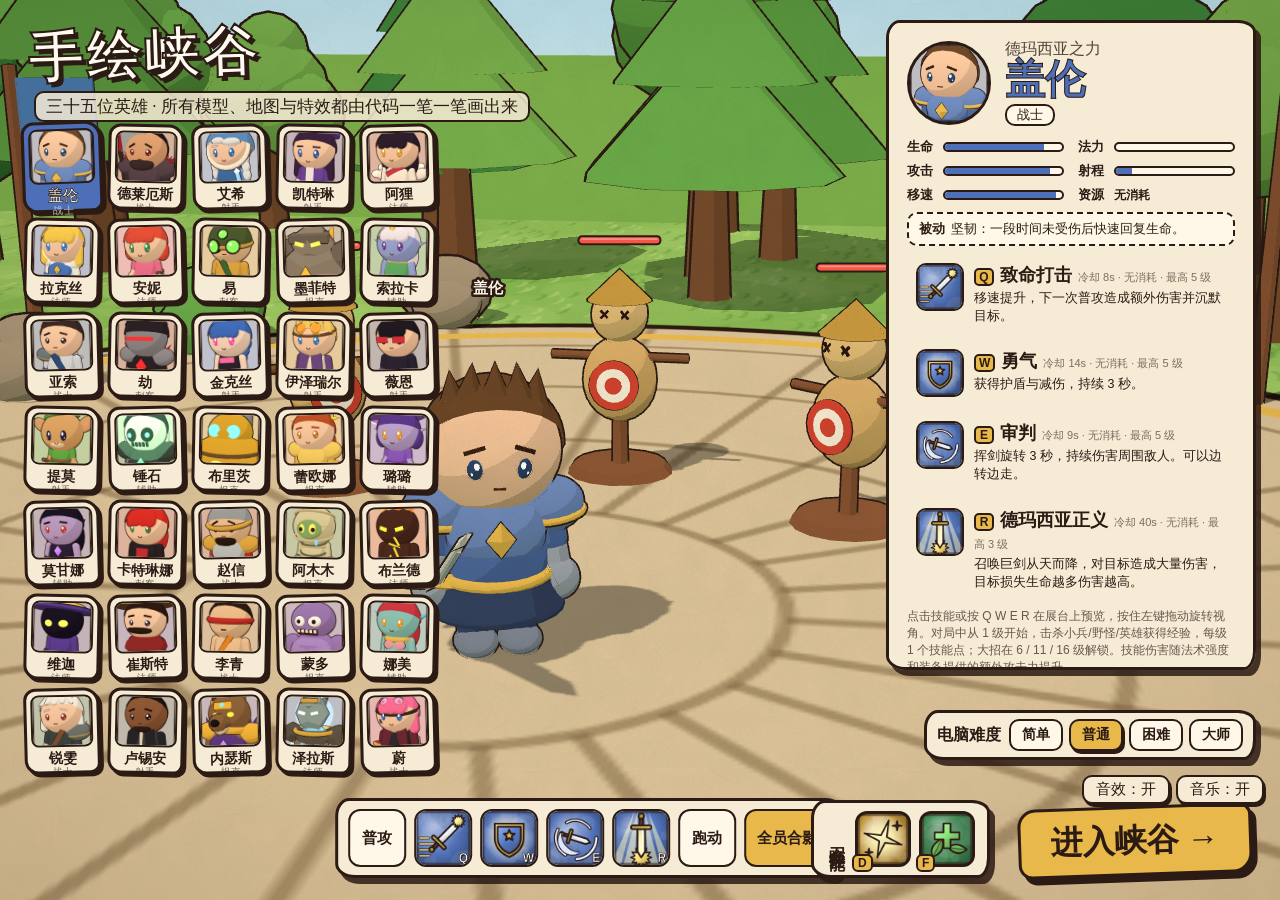
==== commit b71e26c7: "feat: release v1.5 smarter bots, difficulty levels and thirty-five heroes - Rewrite bot AI: four dif" ====
--- a/toon/index.html
+++ b/toon/index.html
@@ -34,7 +34,7 @@
 
 <!-- 选人 -->
 <section id="select" class="hidden">
-  <header class="brand"><h1>手绘峡谷</h1><p>三十位英雄 · 所有模型、地图与特效都由代码一笔一笔画出来</p></header>
+  <header class="brand"><h1>手绘峡谷</h1><p>三十五位英雄 · 所有模型、地图与特效都由代码一笔一笔画出来</p></header>
   <div id="roster"></div>
   <aside id="info" class="paper-panel"></aside>
   <div id="stage-ctrl" class="paper-panel">
@@ -44,6 +44,7 @@
     <button id="btn-lineup"><span>全员合影</span></button>
   </div>
   <div id="spell-pick" class="paper-panel"></div>
+  <div id="diff-pick" class="paper-panel"></div>
   <button id="start">进入峡谷 <b>→</b></button>
 </section>
 
--- a/toon/css/toon.css
+++ b/toon/css/toon.css
@@ -52,7 +52,7 @@
 .card.on { background: var(--c); color: #fffaf0; transform: scale(1.06) rotate(-2deg); }
 .card.on span { -webkit-text-stroke: .6px var(--ink); }
 
-#info { position: absolute; right: 24px; top: 20px; width: 370px; max-height: calc(100vh - 150px); overflow: auto; padding: 16px 18px; }
+#info { position: absolute; right: 24px; top: 20px; width: 370px; max-height: calc(100vh - 250px); overflow: auto; padding: 16px 18px; }
 .info-head { display: flex; gap: 14px; align-items: center; }
 .info-head img { width: 84px; height: 84px; border-radius: 50%; border: 3px solid var(--ink); background: var(--c); }
 .info-head small { font-family: var(--brush); font-size: 16px; opacity: .8; }
@@ -340,3 +340,9 @@
 .sp-grid em { display: none; }
 .sp-grid button:hover em { display: block; position: absolute; left: 12px; right: 12px; top: -44px; font-style: normal; font-size: 12px; background: #fffaf0; border: 2px solid var(--ink); border-radius: 8px; padding: 4px 8px; }
 .sp-grid { position: absolute; }
+#diff-pick { position: absolute; right: 24px; bottom: 140px; display: flex; align-items: center; gap: 6px; padding: 6px 10px; }
+#diff-pick > b { font-family: var(--brush); font-size: 16px; margin-right: 2px; }
+#diff-pick button { font: 900 14px var(--body); padding: 5px 11px; border: 2px solid var(--ink); border-radius: 10px; background: #fff8e8; cursor: pointer; }
+#diff-pick button:hover { background: #fff; transform: translateY(-1px); }
+#diff-pick button.on { background: var(--gold); box-shadow: 2px 3px 0 var(--ink); }
+#diff-pick button[data-d="master"].on { background: #ff8a6a; }
